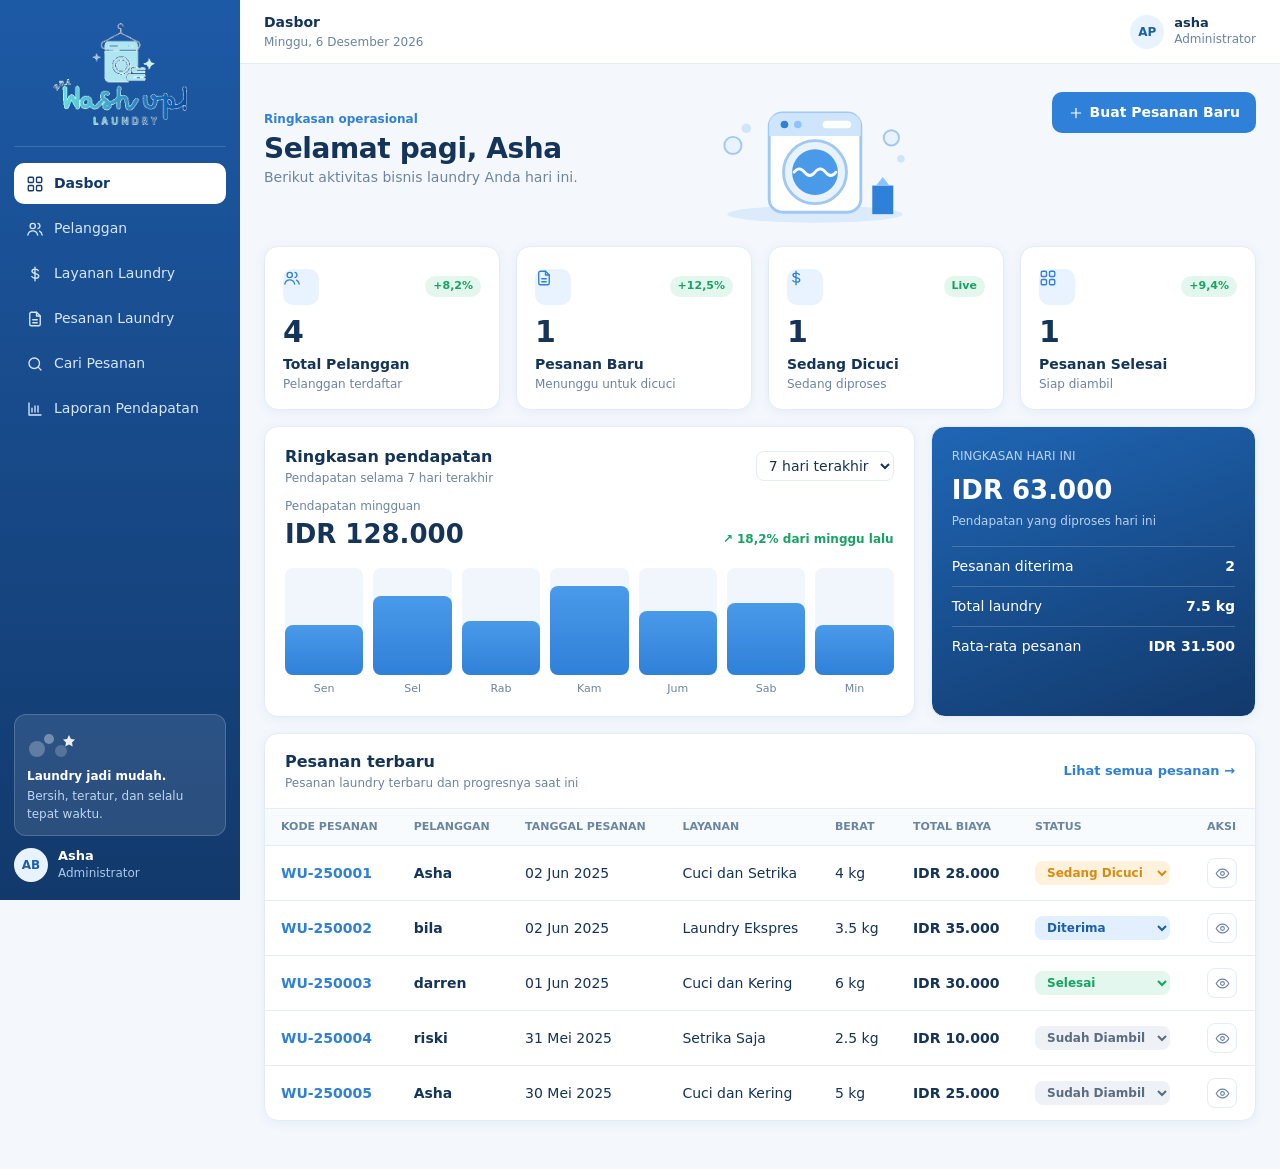
==== index.html @ a78562ff "Rename index (1).html to index.html" ====
<!DOCTYPE html>
<html lang="id">
<head>
<meta charset="UTF-8">
<meta name="viewport" content="width=device-width, initial-scale=1">
<title>WashUp – Manajemen Laundry</title>
<link rel="icon" type="image/png" href="favicon.png">
<link rel="preconnect" href="https://fonts.googleapis.com">
<link rel="stylesheet" href="style (1).css">
</head>
<body>
<div class="app">
  <aside class="sidebar" id="sidebar">
    <div class="brand">
      <span class="brand-logo" id="brandLogo"></span>
    </div>
    <nav id="nav" aria-label="Menu utama"></nav>
    <div class="side-tip">
      <span id="tipIcon"></span>
      <strong>Laundry jadi mudah.</strong>
      <p>Bersih, teratur, dan selalu tepat waktu.</p>
    </div>
    <div class="side-user">
      <span class="avatar">AB</span>
      <div><strong>Asha</strong><small>Administrator</small></div>
    </div>
  </aside>

  <div class="main">
    <header class="topbar">
      <button class="menu-btn" id="menuBtn" aria-label="Buka menu">☰</button>
      <div><strong id="pageTitle">Dasbor</strong><small id="pageDate"></small></div>
      <div class="top-user"><span class="avatar">AP</span><div><strong>asha</strong><small>Administrator</small></div></div>
    </header>
    <main class="content" id="view"></main>
  </div>
</div>

<div class="modal-bg" id="modalBg" hidden>
  <div class="modal" role="dialog" aria-modal="true" aria-labelledby="modalTitle">
    <div class="modal-head"><h3 id="modalTitle"></h3><button class="icon-btn" id="modalClose" aria-label="Tutup">✕</button></div>
    <div id="modalBody"></div>
  </div>
</div>
<div class="toast" id="toast" role="status"></div>
<script src="app (1).js"></script>
</body>
</html>
---- style (1).css ----
:root{
  --bg:#f4f8fd; --surface:#fff; --line:#e3ecf7;
  --ink:#143459; --muted:#6b84a3;
  --sky:#e8f3ff; --sky-2:#cfe5fb; --blue:#2f80d8; --blue-d:#1b5fae; --navy:#12396b;
  --ok:#17a363; --ok-bg:#e3f7ee; --warn:#d98a12; --warn-bg:#fff2dc; --info-bg:#e1efff; --gray-bg:#eef2f7; --danger:#d64545;
  --r:14px; --shadow:0 2px 12px rgba(30,90,160,.07);
}
*{box-sizing:border-box;margin:0}
body{font-family:"Plus Jakarta Sans",system-ui,sans-serif;background:var(--bg);color:var(--ink);font-size:14px;line-height:1.5}
small{color:var(--muted);font-size:12px;display:block}
button,input,select,textarea{font:inherit;color:inherit}
:focus-visible{outline:2px solid var(--blue);outline-offset:2px}
.app{display:flex;min-height:100vh}

/* Sidebar */
.sidebar{width:240px;flex-shrink:0;background:linear-gradient(180deg,#1d5aa6,#12396b);color:#fff;padding:18px 14px;display:flex;flex-direction:column;position:sticky;top:0;height:100vh}
.sidebar small{color:#a9c8ee}
.brand{padding:0 0 16px;border-bottom:1px solid rgba(255,255,255,.15);margin-bottom:16px}
.brand-logo{display:flex;justify-content:center}
.brand-logo img{width:100%;max-height:112px;height:auto;object-fit:contain;display:block}
#nav{display:flex;flex-direction:column;gap:4px;flex:1}
#nav a{display:flex;align-items:center;gap:10px;padding:10px 12px;border-radius:10px;color:#d6e6fa;text-decoration:none;font-weight:500}
#nav a svg{width:18px;height:18px}
#nav a:hover{background:rgba(255,255,255,.1)}
#nav a.active{background:#fff;color:var(--navy);font-weight:700}
.side-tip{background:rgba(255,255,255,.1);border:1px solid rgba(255,255,255,.18);border-radius:12px;padding:12px;margin-bottom:12px;font-size:12px}
.side-tip svg{width:56px;height:34px;display:block;margin-bottom:6px}
.side-tip p{color:#bcd5f2;margin-top:2px}
.side-user,.top-user{display:flex;align-items:center;gap:10px}
.avatar{width:34px;height:34px;border-radius:50%;background:var(--sky);color:var(--blue-d);display:grid;place-items:center;font-weight:700;font-size:12px;flex-shrink:0}
.side-user strong,.top-user strong{font-size:13px;display:block;line-height:1.2}

/* Topbar & layout */
.main{flex:1;min-width:0}
.topbar{display:flex;align-items:center;justify-content:space-between;gap:12px;background:var(--surface);border-bottom:1px solid var(--line);padding:12px 24px;position:sticky;top:0;z-index:5}
.menu-btn{display:none;border:1px solid var(--line);background:#fff;border-radius:8px;width:36px;height:36px;cursor:pointer}
.topbar>div:nth-child(2){margin-right:auto}
.content{max-width:1100px;margin:0 auto;padding:28px 24px 48px}
.page-head{display:flex;justify-content:space-between;align-items:flex-end;gap:16px;margin-bottom:20px;flex-wrap:wrap}
.crumb{color:var(--blue);font-size:12px;font-weight:600;margin-bottom:4px}
h1{font-size:28px;font-weight:600;letter-spacing:-.4px;line-height:1.2}
.sub{color:var(--muted);margin-top:2px}

/* Buttons */
.btn{border:0;border-radius:10px;padding:10px 16px;font-weight:600;cursor:pointer;background:var(--blue);color:#fff;display:inline-flex;gap:6px;align-items:center;transition:background .15s}
.btn:hover{background:var(--blue-d)}
.btn.ghost{background:#fff;color:var(--ink);border:1px solid var(--line)}
.btn.ghost:hover{background:var(--sky)}
.btn.soft{background:var(--sky);color:var(--blue-d)}
.btn.danger{background:var(--danger)}
.icon-btn{width:30px;height:30px;border-radius:8px;border:1px solid var(--line);background:#fff;cursor:pointer;display:inline-grid;place-items:center;color:var(--muted)}
.icon-btn:hover{background:var(--sky);color:var(--blue-d)}
.icon-btn.del:hover{background:#fdeaea;color:var(--danger)}
.icon-btn svg{width:15px;height:15px}
.actions{display:flex;gap:6px}

/* Cards */
.card{background:var(--surface);border:1px solid var(--line);border-radius:var(--r);box-shadow:var(--shadow)}
.card-pad{padding:18px 20px}
.card h3{font-size:16px;font-weight:600}
.stats{display:grid;grid-template-columns:repeat(4,1fr);gap:16px;margin-bottom:16px}
.stat{padding:16px 18px}
.stat-top{display:flex;justify-content:space-between;align-items:center;margin-bottom:10px}
.stat-ic{width:36px;height:36px;border-radius:10px;background:var(--sky);color:var(--blue);display:grid;place-items:center}
.stat-ic svg{width:18px;height:18px}
.chip{font-size:11px;font-weight:700;border-radius:99px;padding:2px 8px;background:var(--ok-bg);color:var(--ok)}
.stat b{font-size:30px;font-weight:600;display:block;line-height:1.1}
.stat span{font-weight:600;display:block;margin-top:6px}

/* Welcome banner */
.welcome{display:flex;justify-content:space-between;align-items:center;gap:16px;margin-bottom:20px}
.hero-art{width:210px;max-width:36%;flex-shrink:0}

/* Dashboard grid */
.grid2{display:grid;grid-template-columns:2fr 1fr;gap:16px;margin-bottom:16px}
.big{font-size:26px;font-weight:600}
.bars{display:flex;gap:10px;align-items:flex-end;height:130px;margin-top:14px}
.bar-col{flex:1;height:100%;display:flex;flex-direction:column;justify-content:flex-end;gap:6px;text-align:center}
.bar-track{flex:1;background:#f1f6fc;border-radius:8px;display:flex;align-items:flex-end;overflow:hidden}
.bar{width:100%;background:linear-gradient(180deg,#4a9aea,#2f80d8);border-radius:8px 8px 0 0;min-height:4px}
.bar-col small{font-size:11px}
.today{background:linear-gradient(160deg,#1f66b5,#12396b);color:#fff;padding:20px}
.today small{color:#b6d1f1}
.today .big{margin:6px 0 2px}
.today dl{margin-top:16px}
.today dl div{display:flex;justify-content:space-between;padding:9px 0;border-top:1px solid rgba(255,255,255,.18)}
.up{color:var(--ok);font-weight:600;font-size:12px}
select.mini{border:1px solid var(--line);border-radius:8px;padding:5px 8px;background:#fff}

/* Table */
.table-wrap{overflow-x:auto}
table{width:100%;border-collapse:collapse;min-width:640px}
th{text-align:left;font-size:11px;color:var(--muted);font-weight:600;padding:10px 16px;background:#f8fbfe;border-block:1px solid var(--line);white-space:nowrap}
td{padding:12px 16px;border-bottom:1px solid var(--line);white-space:nowrap}
tr:last-child td{border-bottom:0}
tbody tr:hover{background:#fafcff}
.code{color:var(--blue);font-weight:700;background:none;border:0;cursor:pointer;padding:0}
.name-cell{display:flex;align-items:center;gap:10px;font-weight:600}
.name-cell .avatar{width:28px;height:28px;font-size:10px}
.card-head{display:flex;justify-content:space-between;align-items:center;gap:12px;padding:16px 20px;flex-wrap:wrap}
.link{color:var(--blue);font-weight:600;text-decoration:none;font-size:13px}
.pill{font-size:12px;font-weight:600;border-radius:8px;padding:3px 10px;background:var(--sky);color:var(--blue-d)}
.svc-ic{width:30px;height:30px;border-radius:9px;background:var(--sky);display:inline-grid;place-items:center;color:var(--blue)}
.svc-ic svg{width:18px;height:18px}

/* Status select */
.status{border:0;border-radius:8px;padding:4px 8px;font-size:12px;font-weight:600;cursor:pointer}
.s-diterima{background:var(--info-bg);color:var(--blue-d)}
.s-dicuci{background:var(--warn-bg);color:var(--warn)}
.s-selesai{background:var(--ok-bg);color:var(--ok)}
.s-diambil{background:var(--gray-bg);color:#5b6b80}
.badge{display:inline-block;border-radius:8px;padding:3px 10px;font-size:12px;font-weight:600}

/* Forms */
.search{display:flex;align-items:center;gap:8px;background:#fff;border:1px solid var(--line);border-radius:10px;padding:0 12px;flex:1;min-width:220px;max-width:420px}
.search svg{width:16px;height:16px;color:var(--muted)}
.search input{border:0;outline:0;padding:10px 0;width:100%;background:none}
.field{display:flex;flex-direction:column;gap:5px;margin-bottom:12px;flex:1;min-width:150px}
.field label{font-size:12px;font-weight:600}
.field input,.field select,.field textarea{border:1px solid var(--sky-2);border-radius:10px;padding:9px 12px;background:#fff;width:100%}
.filters{display:flex;gap:12px;align-items:flex-end;flex-wrap:wrap}
.filters .btn{margin-bottom:12px}
.summary{display:grid;grid-template-columns:repeat(3,1fr);gap:12px;margin-bottom:16px}
.mini-stat{display:flex;justify-content:space-between;align-items:center;padding:12px 16px;background:var(--sky);border:1px solid var(--sky-2);border-radius:12px;color:var(--muted)}
.mini-stat b{color:var(--ink);font-size:18px}
.report-stats{display:grid;grid-template-columns:repeat(4,1fr);gap:16px;margin-bottom:16px}
.report-stats .card{padding:16px 18px}
.report-stats b{font-size:26px;font-weight:600;color:var(--blue-d);display:block}
.report-stats .hl{background:linear-gradient(160deg,#1f66b5,#12396b);color:#fff}
.report-stats .hl b,.report-stats .hl small{color:#fff}
.report-stats .tags{display:flex;gap:6px;flex-wrap:wrap;margin-top:8px}

/* Empty state */
.empty{text-align:center;padding:36px 16px;color:var(--muted)}
.empty svg{width:140px;height:110px;margin-bottom:8px}
.empty strong{display:block;color:var(--ink)}

/* Modal & toast */
.modal-bg{position:fixed;inset:0;background:rgba(18,57,107,.45);display:grid;place-items:center;padding:16px;z-index:20}
.modal-bg[hidden]{display:none}
.modal{background:#fff;border-radius:16px;padding:22px;width:100%;max-width:460px;max-height:90vh;overflow:auto}
.modal-head{display:flex;justify-content:space-between;align-items:center;margin-bottom:16px}
.modal-actions{display:flex;justify-content:flex-end;gap:8px;margin-top:8px}
.detail-row{display:flex;justify-content:space-between;padding:9px 0;border-bottom:1px solid var(--line)}
.detail-row span{color:var(--muted)}
.toast{position:fixed;bottom:22px;left:50%;transform:translate(-50%,20px);background:var(--navy);color:#fff;padding:10px 18px;border-radius:10px;opacity:0;pointer-events:none;transition:.25s;z-index:30}
.toast.show{opacity:1;transform:translate(-50%,0)}

/* Responsive */
@media(max-width:960px){
  .stats,.report-stats{grid-template-columns:repeat(2,1fr)}
  .grid2{grid-template-columns:1fr}
}
@media(max-width:760px){
  .sidebar{position:fixed;z-index:15;transform:translateX(-100%);transition:transform .25s}
  .sidebar.open{transform:none}
  .menu-btn{display:block}
  .top-user div{display:none}
  .content{padding:20px 14px 40px}
  .summary{grid-template-columns:1fr}
  .hero-art{display:none}
  h1{font-size:24px}
}
@media(max-width:480px){.stats,.report-stats{grid-template-columns:1fr}}
@media(prefers-reduced-motion:reduce){*{transition:none!important}}
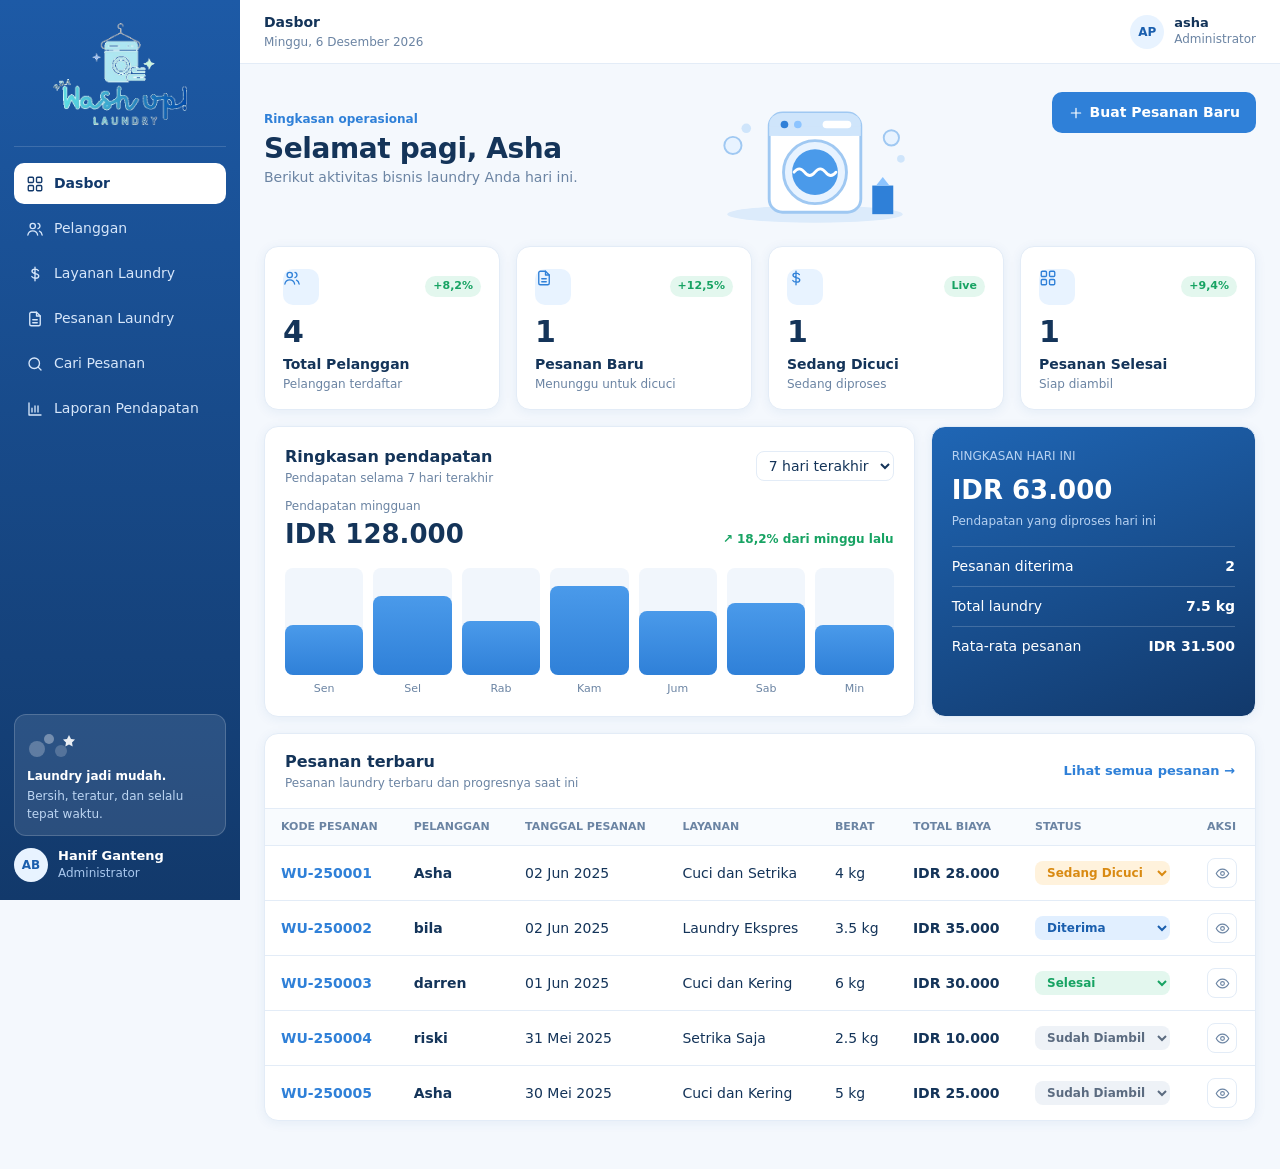
==== commit 56e4a296: "Update index.html" ====
--- a/index.html
+++ b/index.html
@@ -22,7 +22,7 @@
     </div>
     <div class="side-user">
       <span class="avatar">AB</span>
-      <div><strong>Asha</strong><small>Administrator</small></div>
+      <div><strong>Hanif Ganteng</strong><small>Administrator</small></div>
     </div>
   </aside>
 
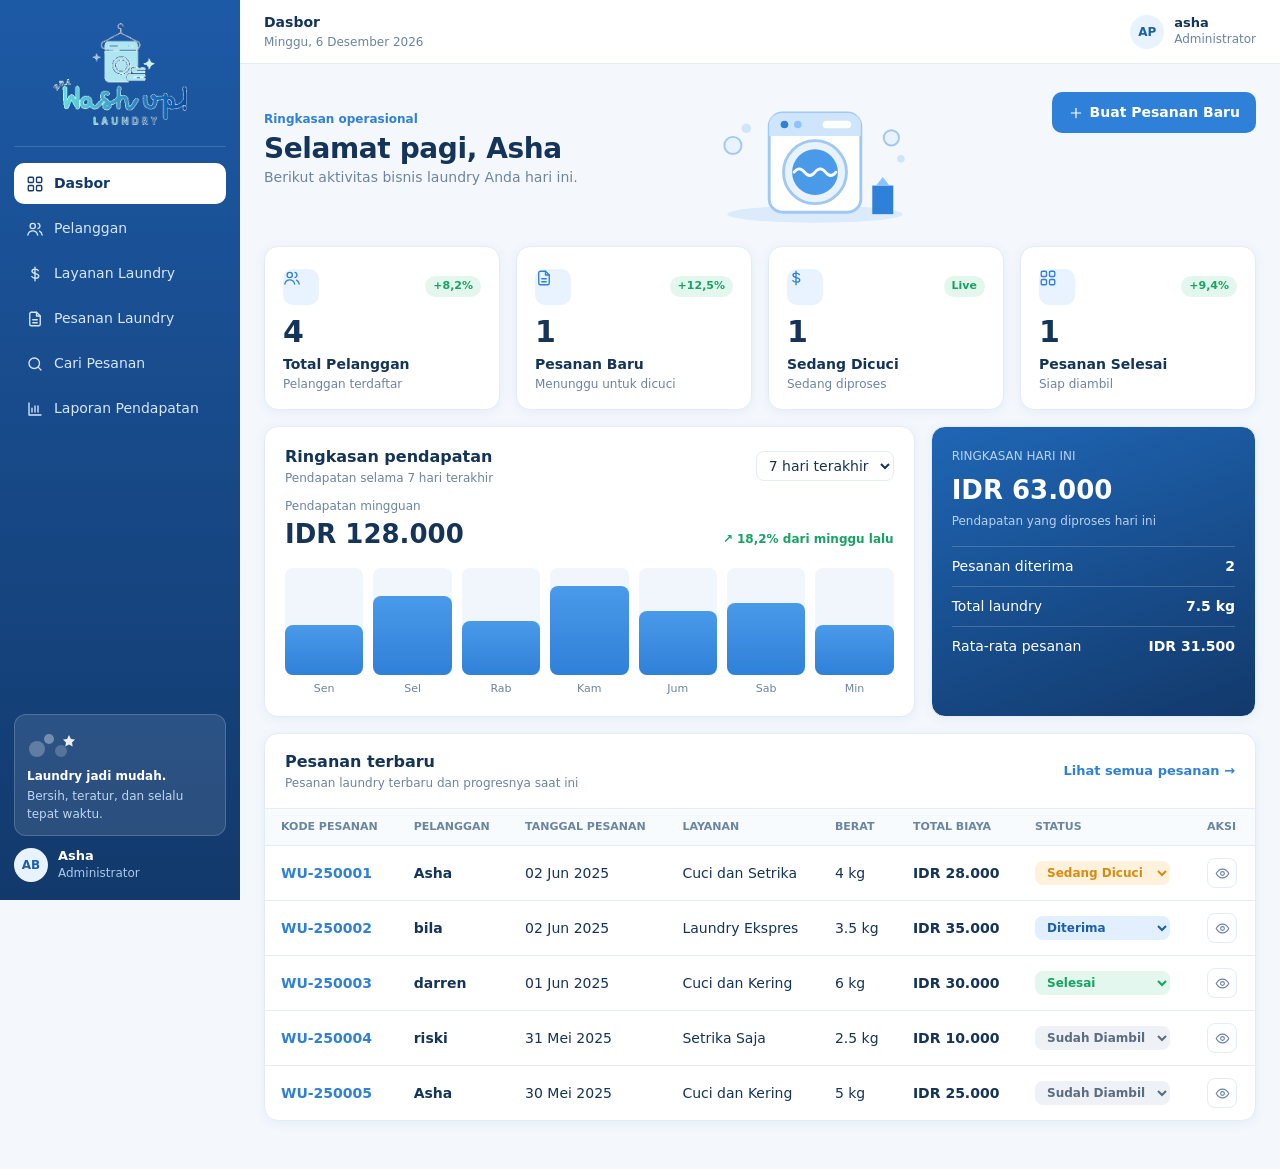
==== commit fc468759: "Rename index (1).html to index.html" ====
--- a/index.html
+++ b/index.html
@@ -22,7 +22,7 @@
     </div>
     <div class="side-user">
       <span class="avatar">AB</span>
-      <div><strong>Hanif Ganteng</strong><small>Administrator</small></div>
+      <div><strong>Asha</strong><small>Administrator</small></div>
     </div>
   </aside>
 
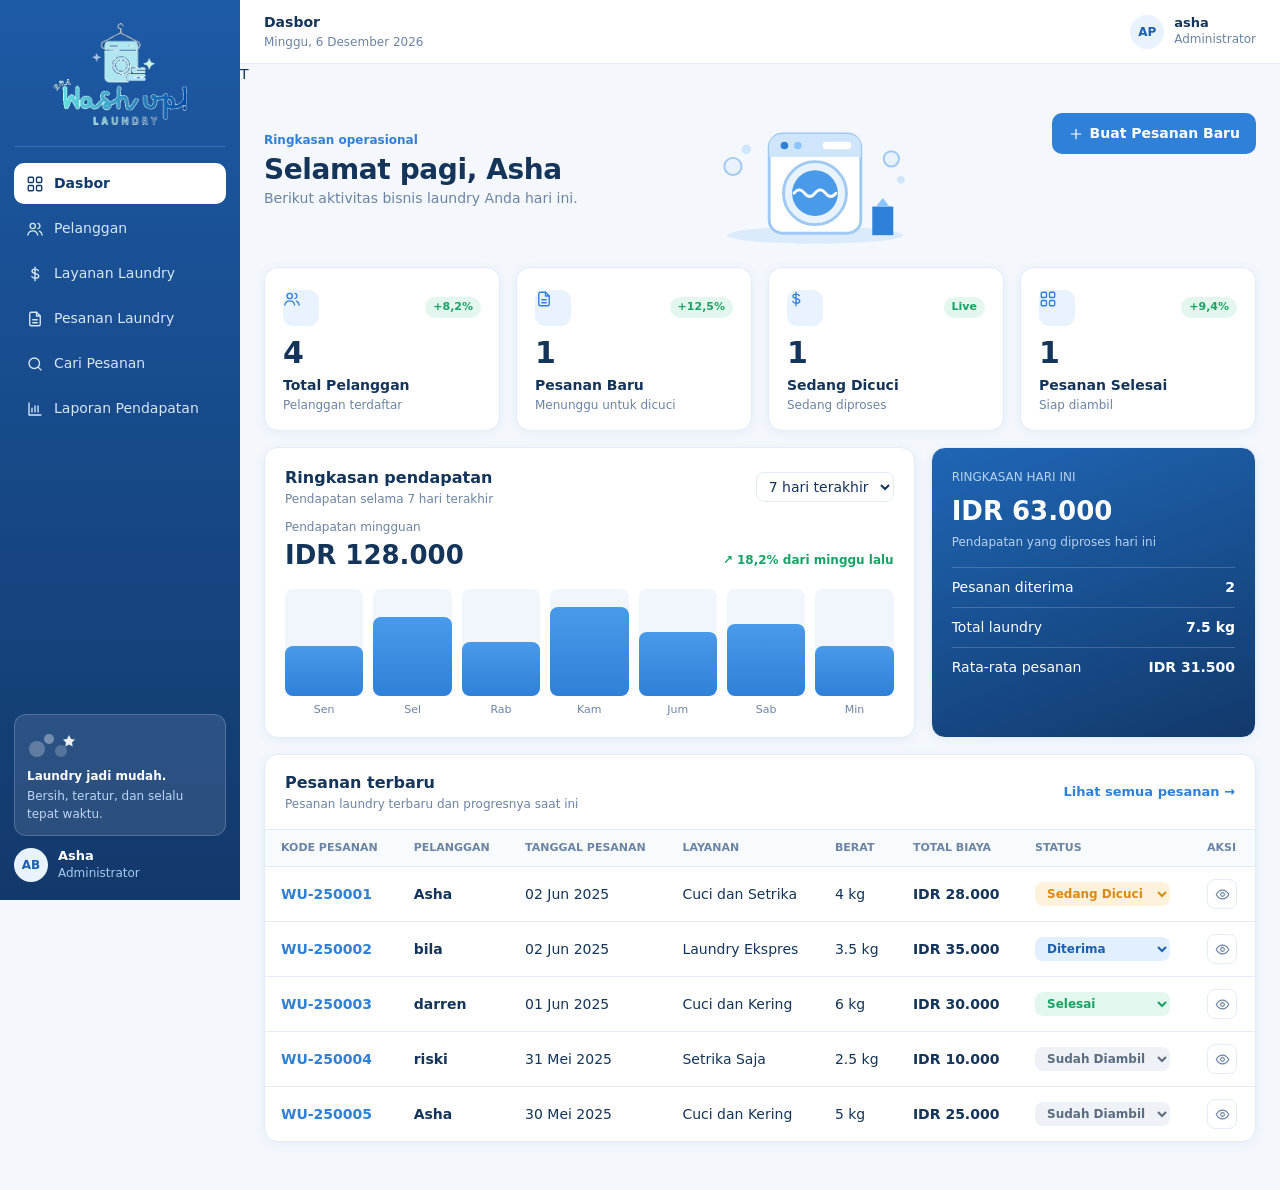
==== commit 463e34b1: "Update stylesheet and script file references" ====
--- a/index.html
+++ b/index.html
@@ -6,7 +6,7 @@
 <title>WashUp – Manajemen Laundry</title>
 <link rel="icon" type="image/png" href="favicon.png">
 <link rel="preconnect" href="https://fonts.googleapis.com">
-<link rel="stylesheet" href="style (1).css">
+<link rel="stylesheet" href="style.css">
 </head>
 <body>
 <div class="app">
@@ -31,7 +31,7 @@
       <button class="menu-btn" id="menuBtn" aria-label="Buka menu">☰</button>
       <div><strong id="pageTitle">Dasbor</strong><small id="pageDate"></small></div>
       <div class="top-user"><span class="avatar">AP</span><div><strong>asha</strong><small>Administrator</small></div></div>
-    </header>
+    </header>T
     <main class="content" id="view"></main>
   </div>
 </div>
@@ -43,6 +43,6 @@
   </div>
 </div>
 <div class="toast" id="toast" role="status"></div>
-<script src="app (1).js"></script>
+<script src="app.js"></script>
 </body>
 </html>
--- a/style.css
+++ b/style.css
@@ -0,0 +1,165 @@
+:root{
+  --bg:#f4f8fd; --surface:#fff; --line:#e3ecf7;
+  --ink:#143459; --muted:#6b84a3;
+  --sky:#e8f3ff; --sky-2:#cfe5fb; --blue:#2f80d8; --blue-d:#1b5fae; --navy:#12396b;
+  --ok:#17a363; --ok-bg:#e3f7ee; --warn:#d98a12; --warn-bg:#fff2dc; --info-bg:#e1efff; --gray-bg:#eef2f7; --danger:#d64545;
+  --r:14px; --shadow:0 2px 12px rgba(30,90,160,.07);
+}
+*{box-sizing:border-box;margin:0}
+body{font-family:"Plus Jakarta Sans",system-ui,sans-serif;background:var(--bg);color:var(--ink);font-size:14px;line-height:1.5}
+small{color:var(--muted);font-size:12px;display:block}
+button,input,select,textarea{font:inherit;color:inherit}
+:focus-visible{outline:2px solid var(--blue);outline-offset:2px}
+.app{display:flex;min-height:100vh}
+
+/* Sidebar */
+.sidebar{width:240px;flex-shrink:0;background:linear-gradient(180deg,#1d5aa6,#12396b);color:#fff;padding:18px 14px;display:flex;flex-direction:column;position:sticky;top:0;height:100vh}
+.sidebar small{color:#a9c8ee}
+.brand{padding:0 0 16px;border-bottom:1px solid rgba(255,255,255,.15);margin-bottom:16px}
+.brand-logo{display:flex;justify-content:center}
+.brand-logo img{width:100%;max-height:112px;height:auto;object-fit:contain;display:block}
+#nav{display:flex;flex-direction:column;gap:4px;flex:1}
+#nav a{display:flex;align-items:center;gap:10px;padding:10px 12px;border-radius:10px;color:#d6e6fa;text-decoration:none;font-weight:500}
+#nav a svg{width:18px;height:18px}
+#nav a:hover{background:rgba(255,255,255,.1)}
+#nav a.active{background:#fff;color:var(--navy);font-weight:700}
+.side-tip{background:rgba(255,255,255,.1);border:1px solid rgba(255,255,255,.18);border-radius:12px;padding:12px;margin-bottom:12px;font-size:12px}
+.side-tip svg{width:56px;height:34px;display:block;margin-bottom:6px}
+.side-tip p{color:#bcd5f2;margin-top:2px}
+.side-user,.top-user{display:flex;align-items:center;gap:10px}
+.avatar{width:34px;height:34px;border-radius:50%;background:var(--sky);color:var(--blue-d);display:grid;place-items:center;font-weight:700;font-size:12px;flex-shrink:0}
+.side-user strong,.top-user strong{font-size:13px;display:block;line-height:1.2}
+
+/* Topbar & layout */
+.main{flex:1;min-width:0}
+.topbar{display:flex;align-items:center;justify-content:space-between;gap:12px;background:var(--surface);border-bottom:1px solid var(--line);padding:12px 24px;position:sticky;top:0;z-index:5}
+.menu-btn{display:none;border:1px solid var(--line);background:#fff;border-radius:8px;width:36px;height:36px;cursor:pointer}
+.topbar>div:nth-child(2){margin-right:auto}
+.content{max-width:1100px;margin:0 auto;padding:28px 24px 48px}
+.page-head{display:flex;justify-content:space-between;align-items:flex-end;gap:16px;margin-bottom:20px;flex-wrap:wrap}
+.crumb{color:var(--blue);font-size:12px;font-weight:600;margin-bottom:4px}
+h1{font-size:28px;font-weight:600;letter-spacing:-.4px;line-height:1.2}
+.sub{color:var(--muted);margin-top:2px}
+
+/* Buttons */
+.btn{border:0;border-radius:10px;padding:10px 16px;font-weight:600;cursor:pointer;background:var(--blue);color:#fff;display:inline-flex;gap:6px;align-items:center;transition:background .15s}
+.btn:hover{background:var(--blue-d)}
+.btn.ghost{background:#fff;color:var(--ink);border:1px solid var(--line)}
+.btn.ghost:hover{background:var(--sky)}
+.btn.soft{background:var(--sky);color:var(--blue-d)}
+.btn.danger{background:var(--danger)}
+.icon-btn{width:30px;height:30px;border-radius:8px;border:1px solid var(--line);background:#fff;cursor:pointer;display:inline-grid;place-items:center;color:var(--muted)}
+.icon-btn:hover{background:var(--sky);color:var(--blue-d)}
+.icon-btn.del:hover{background:#fdeaea;color:var(--danger)}
+.icon-btn svg{width:15px;height:15px}
+.actions{display:flex;gap:6px}
+
+/* Cards */
+.card{background:var(--surface);border:1px solid var(--line);border-radius:var(--r);box-shadow:var(--shadow)}
+.card-pad{padding:18px 20px}
+.card h3{font-size:16px;font-weight:600}
+.stats{display:grid;grid-template-columns:repeat(4,1fr);gap:16px;margin-bottom:16px}
+.stat{padding:16px 18px}
+.stat-top{display:flex;justify-content:space-between;align-items:center;margin-bottom:10px}
+.stat-ic{width:36px;height:36px;border-radius:10px;background:var(--sky);color:var(--blue);display:grid;place-items:center}
+.stat-ic svg{width:18px;height:18px}
+.chip{font-size:11px;font-weight:700;border-radius:99px;padding:2px 8px;background:var(--ok-bg);color:var(--ok)}
+.stat b{font-size:30px;font-weight:600;display:block;line-height:1.1}
+.stat span{font-weight:600;display:block;margin-top:6px}
+
+/* Welcome banner */
+.welcome{display:flex;justify-content:space-between;align-items:center;gap:16px;margin-bottom:20px}
+.hero-art{width:210px;max-width:36%;flex-shrink:0}
+
+/* Dashboard grid */
+.grid2{display:grid;grid-template-columns:2fr 1fr;gap:16px;margin-bottom:16px}
+.big{font-size:26px;font-weight:600}
+.bars{display:flex;gap:10px;align-items:flex-end;height:130px;margin-top:14px}
+.bar-col{flex:1;height:100%;display:flex;flex-direction:column;justify-content:flex-end;gap:6px;text-align:center}
+.bar-track{flex:1;background:#f1f6fc;border-radius:8px;display:flex;align-items:flex-end;overflow:hidden}
+.bar{width:100%;background:linear-gradient(180deg,#4a9aea,#2f80d8);border-radius:8px 8px 0 0;min-height:4px}
+.bar-col small{font-size:11px}
+.today{background:linear-gradient(160deg,#1f66b5,#12396b);color:#fff;padding:20px}
+.today small{color:#b6d1f1}
+.today .big{margin:6px 0 2px}
+.today dl{margin-top:16px}
+.today dl div{display:flex;justify-content:space-between;padding:9px 0;border-top:1px solid rgba(255,255,255,.18)}
+.up{color:var(--ok);font-weight:600;font-size:12px}
+select.mini{border:1px solid var(--line);border-radius:8px;padding:5px 8px;background:#fff}
+
+/* Table */
+.table-wrap{overflow-x:auto}
+table{width:100%;border-collapse:collapse;min-width:640px}
+th{text-align:left;font-size:11px;color:var(--muted);font-weight:600;padding:10px 16px;background:#f8fbfe;border-block:1px solid var(--line);white-space:nowrap}
+td{padding:12px 16px;border-bottom:1px solid var(--line);white-space:nowrap}
+tr:last-child td{border-bottom:0}
+tbody tr:hover{background:#fafcff}
+.code{color:var(--blue);font-weight:700;background:none;border:0;cursor:pointer;padding:0}
+.name-cell{display:flex;align-items:center;gap:10px;font-weight:600}
+.name-cell .avatar{width:28px;height:28px;font-size:10px}
+.card-head{display:flex;justify-content:space-between;align-items:center;gap:12px;padding:16px 20px;flex-wrap:wrap}
+.link{color:var(--blue);font-weight:600;text-decoration:none;font-size:13px}
+.pill{font-size:12px;font-weight:600;border-radius:8px;padding:3px 10px;background:var(--sky);color:var(--blue-d)}
+.svc-ic{width:30px;height:30px;border-radius:9px;background:var(--sky);display:inline-grid;place-items:center;color:var(--blue)}
+.svc-ic svg{width:18px;height:18px}
+
+/* Status select */
+.status{border:0;border-radius:8px;padding:4px 8px;font-size:12px;font-weight:600;cursor:pointer}
+.s-diterima{background:var(--info-bg);color:var(--blue-d)}
+.s-dicuci{background:var(--warn-bg);color:var(--warn)}
+.s-selesai{background:var(--ok-bg);color:var(--ok)}
+.s-diambil{background:var(--gray-bg);color:#5b6b80}
+.badge{display:inline-block;border-radius:8px;padding:3px 10px;font-size:12px;font-weight:600}
+
+/* Forms */
+.search{display:flex;align-items:center;gap:8px;background:#fff;border:1px solid var(--line);border-radius:10px;padding:0 12px;flex:1;min-width:220px;max-width:420px}
+.search svg{width:16px;height:16px;color:var(--muted)}
+.search input{border:0;outline:0;padding:10px 0;width:100%;background:none}
+.field{display:flex;flex-direction:column;gap:5px;margin-bottom:12px;flex:1;min-width:150px}
+.field label{font-size:12px;font-weight:600}
+.field input,.field select,.field textarea{border:1px solid var(--sky-2);border-radius:10px;padding:9px 12px;background:#fff;width:100%}
+.filters{display:flex;gap:12px;align-items:flex-end;flex-wrap:wrap}
+.filters .btn{margin-bottom:12px}
+.summary{display:grid;grid-template-columns:repeat(3,1fr);gap:12px;margin-bottom:16px}
+.mini-stat{display:flex;justify-content:space-between;align-items:center;padding:12px 16px;background:var(--sky);border:1px solid var(--sky-2);border-radius:12px;color:var(--muted)}
+.mini-stat b{color:var(--ink);font-size:18px}
+.report-stats{display:grid;grid-template-columns:repeat(4,1fr);gap:16px;margin-bottom:16px}
+.report-stats .card{padding:16px 18px}
+.report-stats b{font-size:26px;font-weight:600;color:var(--blue-d);display:block}
+.report-stats .hl{background:linear-gradient(160deg,#1f66b5,#12396b);color:#fff}
+.report-stats .hl b,.report-stats .hl small{color:#fff}
+.report-stats .tags{display:flex;gap:6px;flex-wrap:wrap;margin-top:8px}
+
+/* Empty state */
+.empty{text-align:center;padding:36px 16px;color:var(--muted)}
+.empty svg{width:140px;height:110px;margin-bottom:8px}
+.empty strong{display:block;color:var(--ink)}
+
+/* Modal & toast */
+.modal-bg{position:fixed;inset:0;background:rgba(18,57,107,.45);display:grid;place-items:center;padding:16px;z-index:20}
+.modal-bg[hidden]{display:none}
+.modal{background:#fff;border-radius:16px;padding:22px;width:100%;max-width:460px;max-height:90vh;overflow:auto}
+.modal-head{display:flex;justify-content:space-between;align-items:center;margin-bottom:16px}
+.modal-actions{display:flex;justify-content:flex-end;gap:8px;margin-top:8px}
+.detail-row{display:flex;justify-content:space-between;padding:9px 0;border-bottom:1px solid var(--line)}
+.detail-row span{color:var(--muted)}
+.toast{position:fixed;bottom:22px;left:50%;transform:translate(-50%,20px);background:var(--navy);color:#fff;padding:10px 18px;border-radius:10px;opacity:0;pointer-events:none;transition:.25s;z-index:30}
+.toast.show{opacity:1;transform:translate(-50%,0)}
+
+/* Responsive */
+@media(max-width:960px){
+  .stats,.report-stats{grid-template-columns:repeat(2,1fr)}
+  .grid2{grid-template-columns:1fr}
+}
+@media(max-width:760px){
+  .sidebar{position:fixed;z-index:15;transform:translateX(-100%);transition:transform .25s}
+  .sidebar.open{transform:none}
+  .menu-btn{display:block}
+  .top-user div{display:none}
+  .content{padding:20px 14px 40px}
+  .summary{grid-template-columns:1fr}
+  .hero-art{display:none}
+  h1{font-size:24px}
+}
+@media(max-width:480px){.stats,.report-stats{grid-template-columns:1fr}}
+@media(prefers-reduced-motion:reduce){*{transition:none!important}}
